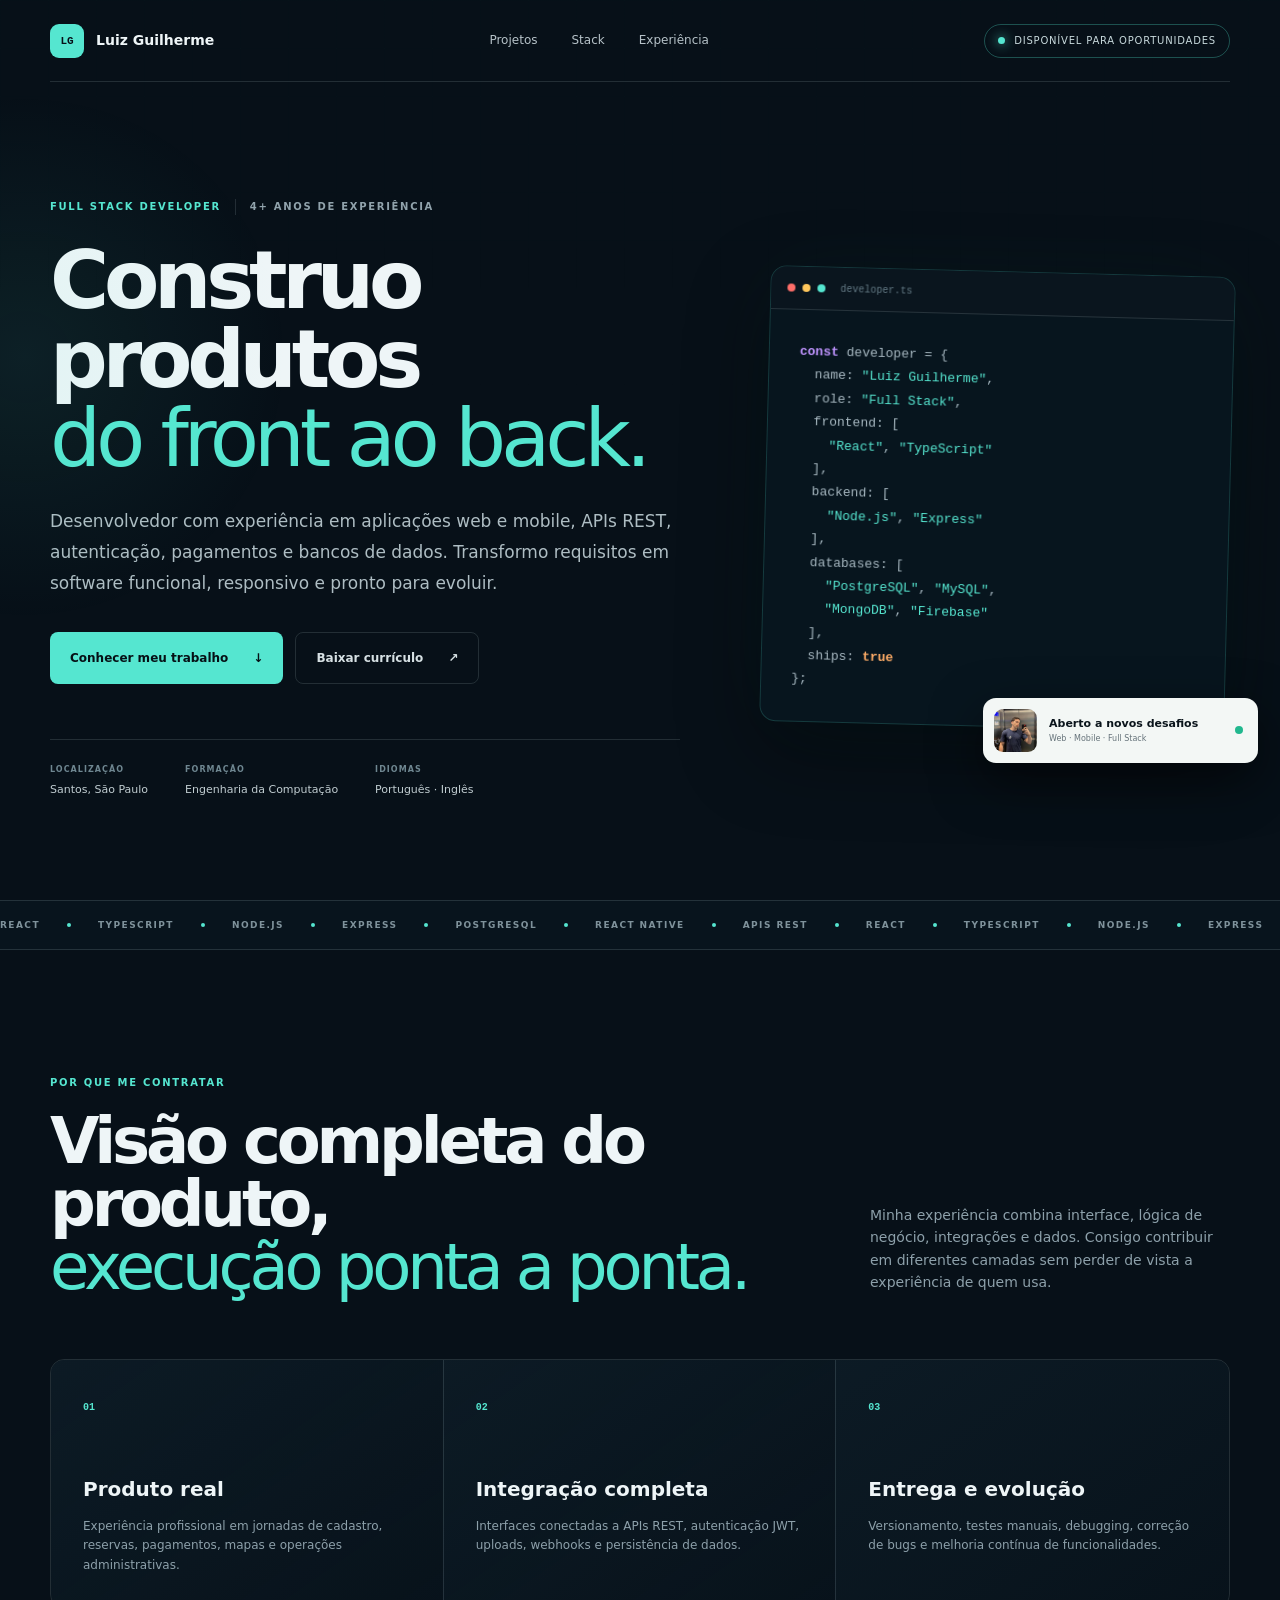
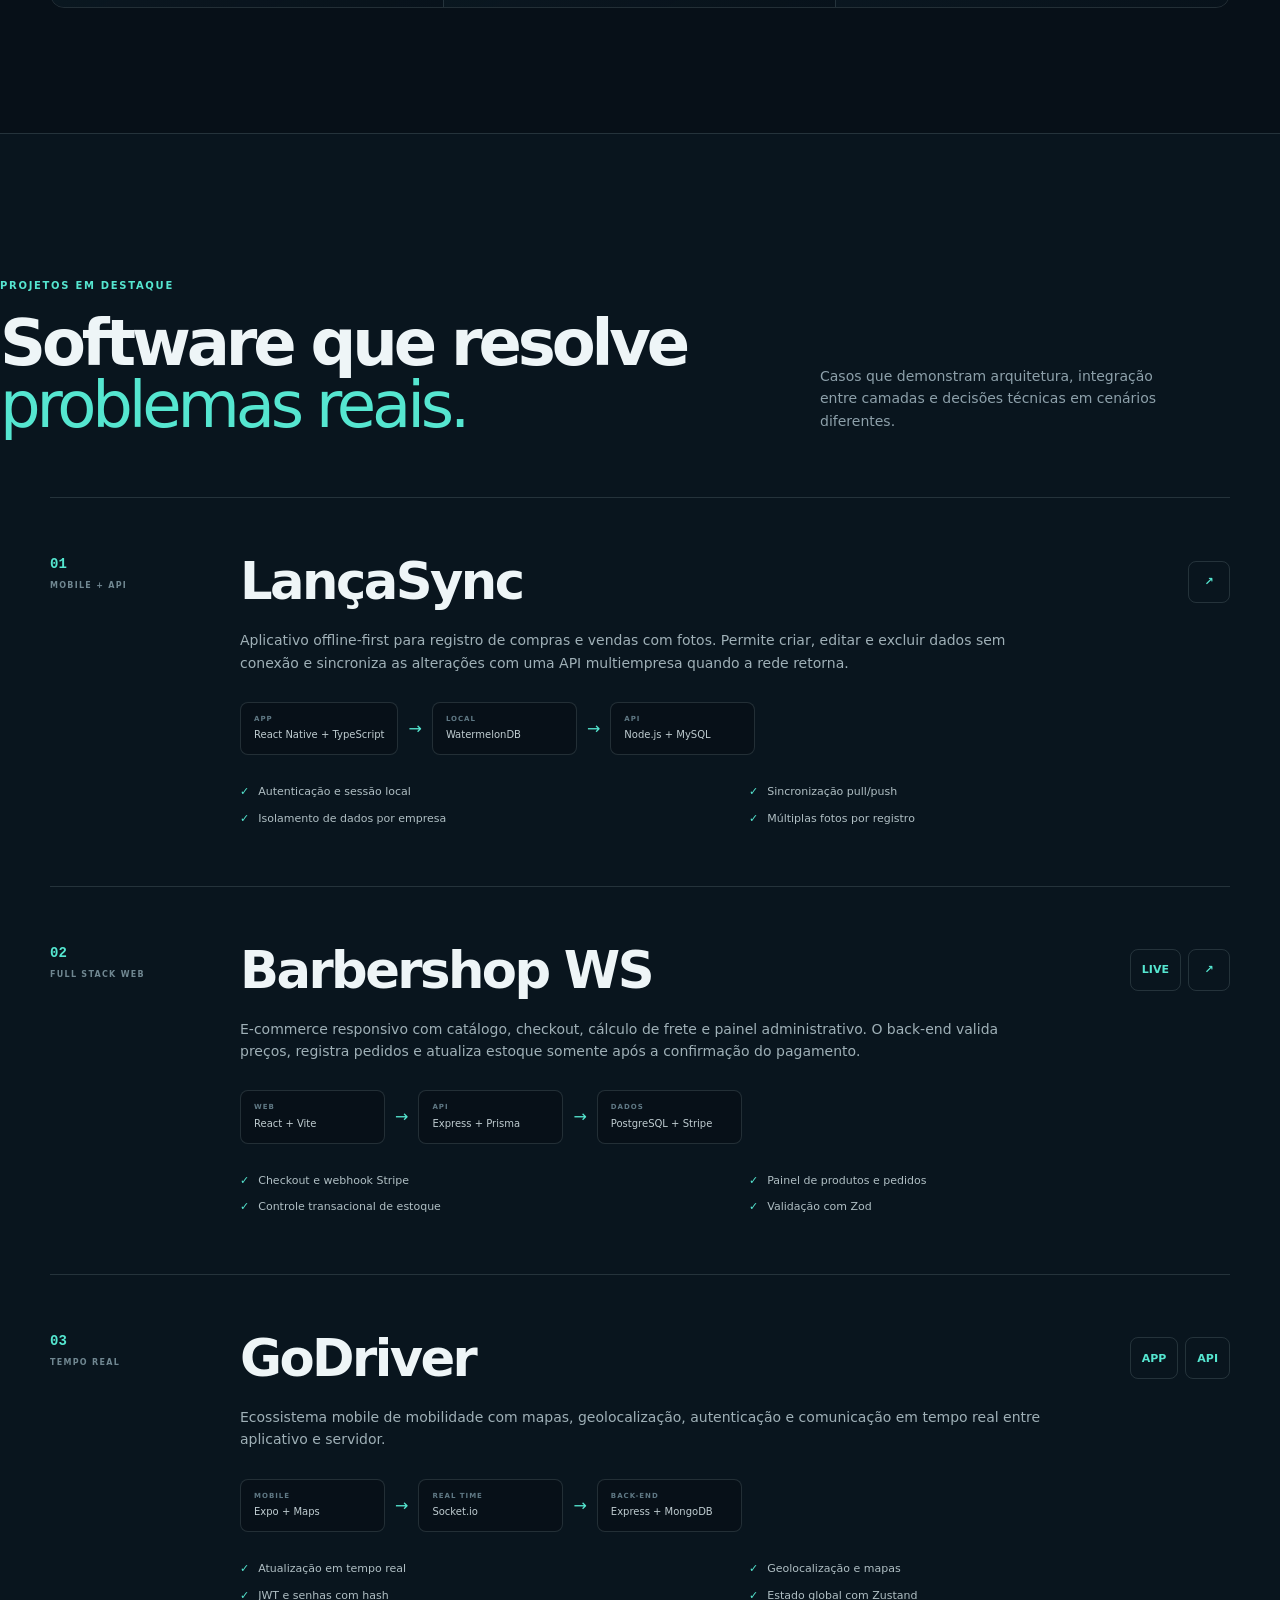
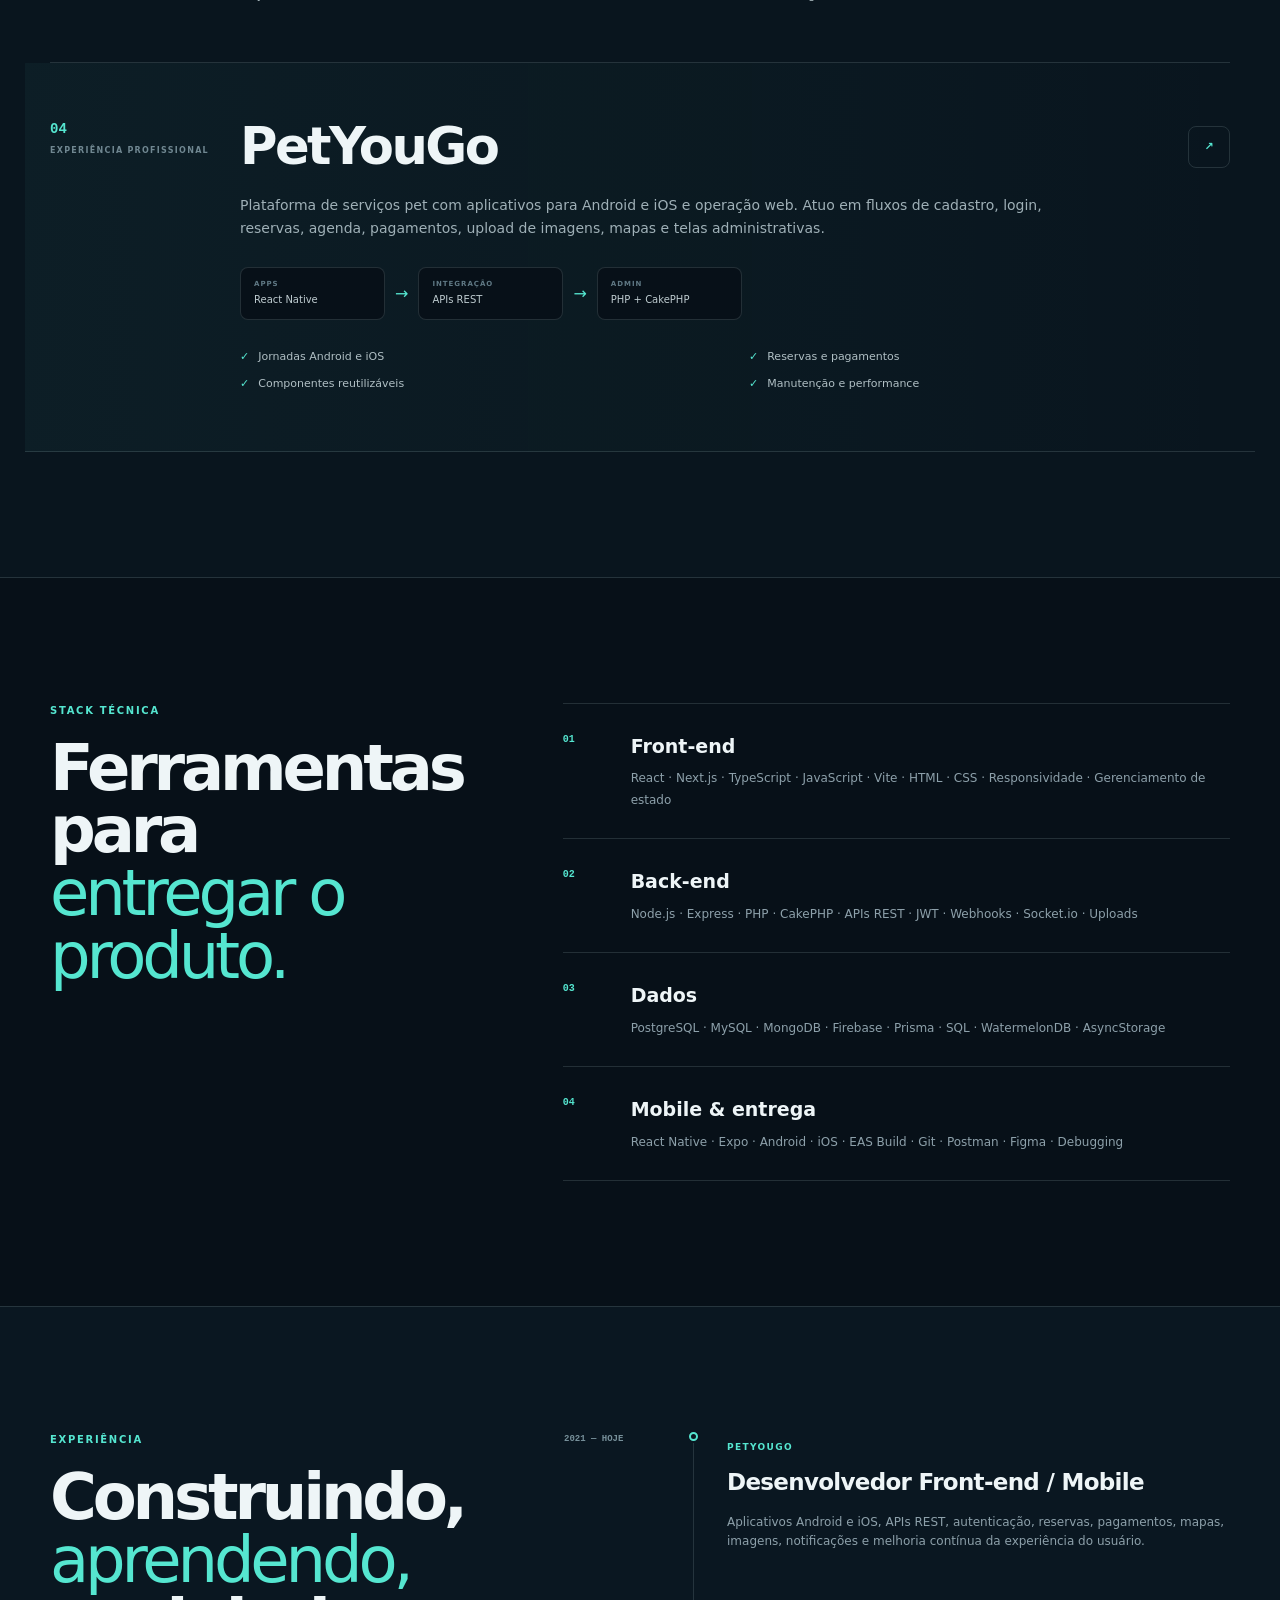
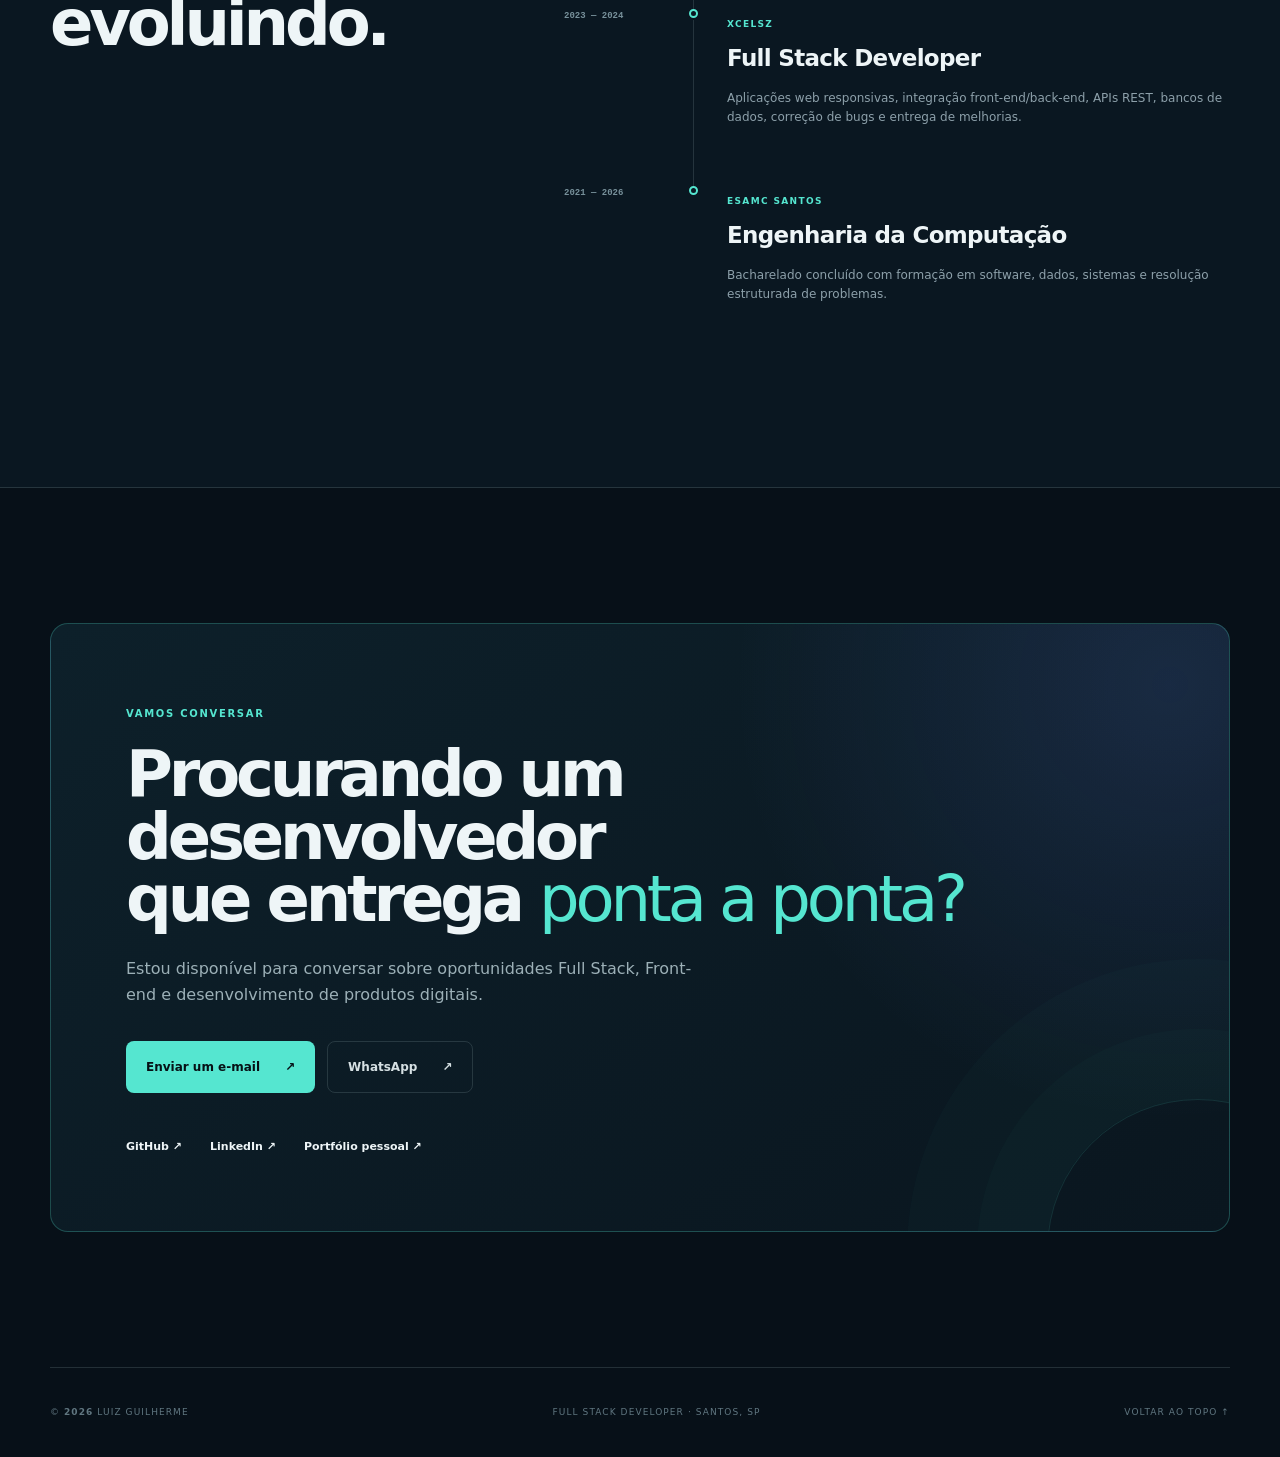
==== fullstack/index.html @ 422ff153 "Adiciona portfolio focado em vagas Full Stack" ====
<!doctype html>
<html lang="pt-BR">
  <head>
    <meta charset="UTF-8" />
    <meta name="viewport" content="width=device-width, initial-scale=1.0" />
    <meta name="description" content="Portfólio Full Stack de Luiz Guilherme Monteiro Arlindo. React, React Native, Node.js, APIs REST e bancos de dados." />
    <meta name="theme-color" content="#071018" />
    <meta property="og:title" content="Luiz Guilherme | Full Stack Developer" />
    <meta property="og:description" content="Desenvolvedor Full Stack com experiência em produtos web e mobile, APIs e bancos de dados." />
    <meta property="og:type" content="website" />
    <title>Luiz Guilherme | Full Stack Developer</title>
    <link rel="icon" href="../assets/luiz-guilherme.jpg" />
    <link rel="stylesheet" href="styles.css" />
    <script src="script.js" defer></script>
  </head>
  <body>
    <a class="skip-link" href="#main">Ir para o conteúdo</a>
    <div class="grid-bg" aria-hidden="true"></div>

    <header class="header wrap">
      <a class="logo" href="#inicio" aria-label="Página inicial">
        <span>LG</span>
        <strong>Luiz Guilherme</strong>
      </a>
      <nav aria-label="Navegação principal">
        <a href="#projetos">Projetos</a>
        <a href="#stack">Stack</a>
        <a href="#experiencia">Experiência</a>
      </nav>
      <a class="availability" href="mailto:lgma86932@gmail.com"><i></i> Disponível para oportunidades</a>
      <button class="menu" type="button" aria-label="Abrir menu" aria-expanded="false"><span></span><span></span></button>
    </header>

    <div class="mobile-menu">
      <a href="#projetos">Projetos</a><a href="#stack">Stack</a><a href="#experiencia">Experiência</a><a href="#contato">Contato</a>
    </div>

    <main id="main">
      <section class="hero wrap" id="inicio">
        <div class="hero-copy">
          <div class="role"><span>FULL STACK DEVELOPER</span><b>4+ ANOS DE EXPERIÊNCIA</b></div>
          <h1>Construo<br />produtos<br /><em>do front ao back.</em></h1>
          <p class="hero-text">Desenvolvedor com experiência em aplicações web e mobile, APIs REST, autenticação, pagamentos e bancos de dados. Transformo requisitos em software funcional, responsivo e pronto para evoluir.</p>
          <div class="hero-actions">
            <a class="btn primary" href="#projetos">Conhecer meu trabalho <span>↓</span></a>
            <a class="btn secondary" href="../assets/Luiz-Guilherme-Monteiro-Arlindo-CV.pdf" download>Baixar currículo <span>↗</span></a>
          </div>
          <div class="quick-info">
            <span><small>LOCALIZAÇÃO</small>Santos, São Paulo</span>
            <span><small>FORMAÇÃO</small>Engenharia da Computação</span>
            <span><small>IDIOMAS</small>Português · Inglês</span>
          </div>
        </div>

        <aside class="hero-panel" aria-label="Resumo técnico">
          <div class="code-window">
            <div class="window-bar"><i></i><i></i><i></i><span>developer.ts</span></div>
            <pre><code><b>const</b> developer = {
  name: <em>"Luiz Guilherme"</em>,
  role: <em>"Full Stack"</em>,
  frontend: [
    <em>"React"</em>, <em>"TypeScript"</em>
  ],
  backend: [
    <em>"Node.js"</em>, <em>"Express"</em>
  ],
  databases: [
    <em>"PostgreSQL"</em>, <em>"MySQL"</em>,
    <em>"MongoDB"</em>, <em>"Firebase"</em>
  ],
  ships: <strong>true</strong>
};</code></pre>
          </div>
          <div class="profile-chip">
            <img src="../assets/luiz-guilherme.jpg" alt="Luiz Guilherme Monteiro Arlindo" />
            <span><b>Aberto a novos desafios</b><small>Web · Mobile · Full Stack</small></span>
            <i></i>
          </div>
        </aside>
      </section>

      <div class="tech-strip" aria-label="Principais tecnologias">
        <div><span>React</span><i></i><span>TypeScript</span><i></i><span>Node.js</span><i></i><span>Express</span><i></i><span>PostgreSQL</span><i></i><span>React Native</span><i></i><span>APIs REST</span><i></i><span>React</span><i></i><span>TypeScript</span><i></i><span>Node.js</span><i></i><span>Express</span><i></i><span>PostgreSQL</span></div>
      </div>

      <section class="proof wrap section" aria-labelledby="proof-title">
        <div class="section-label">POR QUE ME CONTRATAR</div>
        <div class="proof-heading">
          <h2 id="proof-title">Visão completa do produto,<br /><em>execução ponta a ponta.</em></h2>
          <p>Minha experiência combina interface, lógica de negócio, integrações e dados. Consigo contribuir em diferentes camadas sem perder de vista a experiência de quem usa.</p>
        </div>
        <div class="proof-grid">
          <article><span>01</span><h3>Produto real</h3><p>Experiência profissional em jornadas de cadastro, reservas, pagamentos, mapas e operações administrativas.</p></article>
          <article><span>02</span><h3>Integração completa</h3><p>Interfaces conectadas a APIs REST, autenticação JWT, uploads, webhooks e persistência de dados.</p></article>
          <article><span>03</span><h3>Entrega e evolução</h3><p>Versionamento, testes manuais, debugging, correção de bugs e melhoria contínua de funcionalidades.</p></article>
        </div>
      </section>

      <section class="projects section" id="projetos" aria-labelledby="projects-title">
        <div class="wrap section-top">
          <div><span class="section-label">PROJETOS EM DESTAQUE</span><h2 id="projects-title">Software que resolve<br /><em>problemas reais.</em></h2></div>
          <p>Casos que demonstram arquitetura, integração entre camadas e decisões técnicas em cenários diferentes.</p>
        </div>

        <div class="wrap project-list">
          <article class="case">
            <div class="case-index"><span>01</span><small>MOBILE + API</small></div>
            <div class="case-copy">
              <div class="case-title"><h3>LançaSync</h3><a href="https://github.com/lgma1302sfcpo/Lan-aSync" target="_blank" rel="noreferrer" aria-label="Abrir LançaSync no GitHub">↗</a></div>
              <p>Aplicativo offline-first para registro de compras e vendas com fotos. Permite criar, editar e excluir dados sem conexão e sincroniza as alterações com uma API multiempresa quando a rede retorna.</p>
              <div class="architecture"><span><b>APP</b>React Native + TypeScript</span><i>→</i><span><b>LOCAL</b>WatermelonDB</span><i>→</i><span><b>API</b>Node.js + MySQL</span></div>
              <ul><li>Autenticação e sessão local</li><li>Sincronização pull/push</li><li>Isolamento de dados por empresa</li><li>Múltiplas fotos por registro</li></ul>
            </div>
          </article>

          <article class="case">
            <div class="case-index"><span>02</span><small>FULL STACK WEB</small></div>
            <div class="case-copy">
              <div class="case-title"><h3>Barbershop WS</h3><div><a href="https://barbeariaws.vercel.app" target="_blank" rel="noreferrer" aria-label="Abrir site Barbershop WS">LIVE</a><a href="https://github.com/lgma1302sfcpo/barbeariaws" target="_blank" rel="noreferrer" aria-label="Abrir código Barbershop WS">↗</a></div></div>
              <p>E-commerce responsivo com catálogo, checkout, cálculo de frete e painel administrativo. O back-end valida preços, registra pedidos e atualiza estoque somente após a confirmação do pagamento.</p>
              <div class="architecture"><span><b>WEB</b>React + Vite</span><i>→</i><span><b>API</b>Express + Prisma</span><i>→</i><span><b>DADOS</b>PostgreSQL + Stripe</span></div>
              <ul><li>Checkout e webhook Stripe</li><li>Painel de produtos e pedidos</li><li>Controle transacional de estoque</li><li>Validação com Zod</li></ul>
            </div>
          </article>

          <article class="case">
            <div class="case-index"><span>03</span><small>TEMPO REAL</small></div>
            <div class="case-copy">
              <div class="case-title"><h3>GoDriver</h3><div><a href="https://github.com/lgma1302sfcpo/godriver-app" target="_blank" rel="noreferrer">APP</a><a href="https://github.com/lgma1302sfcpo/godriver-server" target="_blank" rel="noreferrer">API</a></div></div>
              <p>Ecossistema mobile de mobilidade com mapas, geolocalização, autenticação e comunicação em tempo real entre aplicativo e servidor.</p>
              <div class="architecture"><span><b>MOBILE</b>Expo + Maps</span><i>→</i><span><b>REAL TIME</b>Socket.io</span><i>→</i><span><b>BACK-END</b>Express + MongoDB</span></div>
              <ul><li>Atualização em tempo real</li><li>Geolocalização e mapas</li><li>JWT e senhas com hash</li><li>Estado global com Zustand</li></ul>
            </div>
          </article>

          <article class="case professional">
            <div class="case-index"><span>04</span><small>EXPERIÊNCIA PROFISSIONAL</small></div>
            <div class="case-copy">
              <div class="case-title"><h3>PetYouGo</h3><a href="https://www.linkedin.com/in/luiz-guilherme-monteiro-arlindo-b0824b215/" target="_blank" rel="noreferrer">↗</a></div>
              <p>Plataforma de serviços pet com aplicativos para Android e iOS e operação web. Atuo em fluxos de cadastro, login, reservas, agenda, pagamentos, upload de imagens, mapas e telas administrativas.</p>
              <div class="architecture"><span><b>APPS</b>React Native</span><i>→</i><span><b>INTEGRAÇÃO</b>APIs REST</span><i>→</i><span><b>ADMIN</b>PHP + CakePHP</span></div>
              <ul><li>Jornadas Android e iOS</li><li>Reservas e pagamentos</li><li>Componentes reutilizáveis</li><li>Manutenção e performance</li></ul>
            </div>
          </article>
        </div>
      </section>

      <section class="stack wrap section" id="stack" aria-labelledby="stack-title">
        <div class="stack-heading"><span class="section-label">STACK TÉCNICA</span><h2 id="stack-title">Ferramentas para<br /><em>entregar o produto.</em></h2></div>
        <div class="stack-groups">
          <article><div class="stack-number">01</div><div><h3>Front-end</h3><p>React · Next.js · TypeScript · JavaScript · Vite · HTML · CSS · Responsividade · Gerenciamento de estado</p></div></article>
          <article><div class="stack-number">02</div><div><h3>Back-end</h3><p>Node.js · Express · PHP · CakePHP · APIs REST · JWT · Webhooks · Socket.io · Uploads</p></div></article>
          <article><div class="stack-number">03</div><div><h3>Dados</h3><p>PostgreSQL · MySQL · MongoDB · Firebase · Prisma · SQL · WatermelonDB · AsyncStorage</p></div></article>
          <article><div class="stack-number">04</div><div><h3>Mobile & entrega</h3><p>React Native · Expo · Android · iOS · EAS Build · Git · Postman · Figma · Debugging</p></div></article>
        </div>
      </section>

      <section class="experience section" id="experiencia" aria-labelledby="experience-title">
        <div class="wrap experience-layout">
          <div class="experience-title"><span class="section-label">EXPERIÊNCIA</span><h2 id="experience-title">Construindo,<br /><em>aprendendo,</em><br />evoluindo.</h2></div>
          <div class="timeline">
            <article><div class="year">2021 — HOJE</div><div class="line"><i></i></div><div><span>PETYOUGO</span><h3>Desenvolvedor Front-end / Mobile</h3><p>Aplicativos Android e iOS, APIs REST, autenticação, reservas, pagamentos, mapas, imagens, notificações e melhoria contínua da experiência do usuário.</p></div></article>
            <article><div class="year">2023 — 2024</div><div class="line"><i></i></div><div><span>XCELSZ</span><h3>Full Stack Developer</h3><p>Aplicações web responsivas, integração front-end/back-end, APIs REST, bancos de dados, correção de bugs e entrega de melhorias.</p></div></article>
            <article><div class="year">2021 — 2026</div><div class="line"><i></i></div><div><span>ESAMC SANTOS</span><h3>Engenharia da Computação</h3><p>Bacharelado concluído com formação em software, dados, sistemas e resolução estruturada de problemas.</p></div></article>
          </div>
        </div>
      </section>

      <section class="contact wrap section" id="contato" aria-labelledby="contact-title">
        <div class="contact-inner">
          <span class="section-label">VAMOS CONVERSAR</span>
          <h2 id="contact-title">Procurando um desenvolvedor<br />que entrega <em>ponta a ponta?</em></h2>
          <p>Estou disponível para conversar sobre oportunidades Full Stack, Front-end e desenvolvimento de produtos digitais.</p>
          <div class="contact-actions">
            <a class="btn primary" href="mailto:lgma86932@gmail.com">Enviar um e-mail <span>↗</span></a>
            <a class="btn secondary" href="https://wa.me/5513997688584" target="_blank" rel="noreferrer">WhatsApp <span>↗</span></a>
          </div>
          <div class="socials"><a href="https://github.com/lgma1302sfcpo" target="_blank" rel="noreferrer">GitHub ↗</a><a href="https://www.linkedin.com/in/luiz-guilherme-monteiro-arlindo-b0824b215/" target="_blank" rel="noreferrer">LinkedIn ↗</a><a href="../">Portfólio pessoal ↗</a></div>
        </div>
      </section>
    </main>

    <footer class="footer wrap"><span>© <b id="year"></b> Luiz Guilherme</span><span>Full Stack Developer · Santos, SP</span><a href="#inicio">Voltar ao topo ↑</a></footer>
  </body>
</html>
---- fullstack/styles.css ----
:root{--bg:#071018;--bg2:#0a1620;--card:#0d1c27;--text:#eef5f7;--muted:#8da0aa;--line:rgba(205,229,235,.14);--cyan:#55e6d0;--blue:#6b8cff;--orange:#ffac66;--max:1180px}*{box-sizing:border-box}html{scroll-behavior:smooth}body{margin:0;background:var(--bg);color:var(--text);font-family:Inter,ui-sans-serif,system-ui,-apple-system,BlinkMacSystemFont,"Segoe UI",sans-serif;line-height:1.6;overflow-x:hidden}a{color:inherit;text-decoration:none}button{font:inherit}img{display:block;max-width:100%}::selection{background:var(--cyan);color:var(--bg)}.skip-link{position:fixed;left:16px;top:-60px;z-index:100;background:var(--cyan);color:var(--bg);padding:10px 15px;border-radius:8px}.skip-link:focus{top:16px}.grid-bg{position:fixed;inset:0;pointer-events:none;opacity:.35;background-image:linear-gradient(rgba(85,230,208,.025) 1px,transparent 1px),linear-gradient(90deg,rgba(85,230,208,.025) 1px,transparent 1px);background-size:48px 48px;mask-image:linear-gradient(to bottom,#000,transparent 55%)}.wrap{width:min(calc(100% - 48px),var(--max));margin-inline:auto}.header{height:82px;display:flex;align-items:center;justify-content:space-between;border-bottom:1px solid var(--line);position:relative;z-index:20}.logo{display:flex;align-items:center;gap:12px}.logo>span{display:grid;place-items:center;width:34px;height:34px;border-radius:9px;background:var(--cyan);color:var(--bg);font:800 11px ui-monospace,monospace}.logo strong{font-size:14px}.header nav{display:flex;gap:34px;color:#b6c2c8;font-size:12px}.header nav a:hover,.socials a:hover,.footer a:hover{color:var(--cyan)}.availability{display:flex;align-items:center;gap:9px;border:1px solid rgba(85,230,208,.3);border-radius:100px;padding:8px 13px;color:#c8d9dc;font-size:10px;text-transform:uppercase;letter-spacing:.08em}.availability i{width:7px;height:7px;background:var(--cyan);border-radius:50%;box-shadow:0 0 12px var(--cyan)}.menu,.mobile-menu{display:none}.hero{min-height:calc(100vh - 82px);display:grid;grid-template-columns:1.15fr .85fr;gap:85px;align-items:center;padding-block:72px 56px;position:relative}.hero::before{content:"";position:absolute;width:550px;height:550px;border-radius:50%;background:radial-gradient(circle,rgba(85,230,208,.08),transparent 68%);left:-300px;top:0}.role{display:flex;align-items:center;gap:14px;margin-bottom:26px}.role span,.role b,.section-label{font-size:10px;letter-spacing:.17em;font-weight:800}.role span{color:var(--cyan)}.role b{color:#91a3ac;border-left:1px solid var(--line);padding-left:14px}.hero h1,h2{margin:0;font-size:clamp(56px,6.3vw,88px);line-height:.98;letter-spacing:-.065em}.hero h1 em,h2 em{font-style:normal;color:var(--cyan);font-weight:350}.hero-text{max-width:690px;color:#aebdc3;font-size:17px;line-height:1.8;margin:28px 0 0}.hero-actions,.contact-actions{display:flex;gap:12px;margin-top:34px}.btn{min-height:52px;display:inline-flex;align-items:center;justify-content:center;gap:25px;border-radius:8px;padding:0 20px;font-size:12px;font-weight:800;transition:transform .2s,border-color .2s}.btn:hover{transform:translateY(-3px)}.btn.primary{background:var(--cyan);color:#061015}.btn.secondary{border:1px solid var(--line);color:#d6e0e3}.btn.secondary:hover{border-color:var(--cyan)}.quick-info{display:flex;gap:37px;margin-top:55px;padding-top:24px;border-top:1px solid var(--line)}.quick-info span{font-size:11px;color:#c1cdd1}.quick-info small{display:block;color:#6f8791;font-size:8px;letter-spacing:.13em;font-weight:800;margin-bottom:4px}.hero-panel{position:relative}.code-window{border:1px solid rgba(85,230,208,.18);background:rgba(9,22,31,.87);box-shadow:0 30px 80px rgba(0,0,0,.4),0 0 90px rgba(85,230,208,.04);border-radius:16px;overflow:hidden;transform:rotate(1.5deg)}.window-bar{height:43px;display:flex;align-items:center;gap:7px;padding:0 16px;border-bottom:1px solid var(--line);background:#0a151e}.window-bar i{width:8px;height:8px;border-radius:50%;background:#ff6e69}.window-bar i:nth-child(2){background:#ffc75c}.window-bar i:nth-child(3){background:var(--cyan)}.window-bar span{margin-left:8px;color:#637984;font:10px ui-monospace,monospace}.code-window pre{margin:0;padding:30px;overflow:auto;color:#a6b7c0;font:13px/1.8 ui-monospace,SFMono-Regular,Consolas,monospace}.code-window b{color:#bf93ff}.code-window em{color:var(--cyan);font-style:normal}.code-window strong{color:var(--orange)}.profile-chip{position:absolute;right:-28px;bottom:-36px;width:275px;display:flex;align-items:center;gap:12px;padding:11px;background:#f3f7f5;color:#0a141b;border-radius:13px;box-shadow:0 18px 50px #0008}.profile-chip img{width:43px;height:43px;border-radius:9px;object-fit:cover}.profile-chip b,.profile-chip small{display:block}.profile-chip b{font-size:11px}.profile-chip small{font-size:8px;color:#66737a}.profile-chip>i{width:8px;height:8px;background:#21b88e;border-radius:50%;margin-left:auto;margin-right:4px}.tech-strip{overflow:hidden;border-block:1px solid var(--line);background:#08141d;padding:17px 0}.tech-strip>div{width:max-content;display:flex;align-items:center;gap:27px;animation:marquee 28s linear infinite;color:#7f929b;text-transform:uppercase;font-size:9px;font-weight:800;letter-spacing:.16em}.tech-strip i{width:4px;height:4px;background:var(--cyan);border-radius:50%}@keyframes marquee{to{transform:translateX(-50%)}}.section{padding-block:125px}.section-label{color:var(--cyan)}.proof-heading,.section-top{display:grid;grid-template-columns:1fr 360px;gap:80px;align-items:end;margin:19px 0 60px}.proof-heading h2,.section-top h2,.stack h2,.experience h2,.contact h2{font-size:clamp(42px,5vw,68px)}.proof-heading>p,.section-top>p{color:var(--muted);font-size:14px;margin:0 0 5px}.proof-grid{display:grid;grid-template-columns:repeat(3,1fr);border:1px solid var(--line);border-radius:14px;overflow:hidden}.proof-grid article{padding:32px;min-height:245px;border-right:1px solid var(--line);background:linear-gradient(145deg,rgba(14,30,41,.75),rgba(8,20,29,.55))}.proof-grid article:last-child{border:0}.proof-grid span{color:var(--cyan);font:800 10px ui-monospace,monospace}.proof-grid h3{font-size:20px;margin:56px 0 12px}.proof-grid p{font-size:12px;color:var(--muted);margin:0}.projects{background:#09151e;border-block:1px solid var(--line)}.section-top .section-label{display:block;margin-bottom:18px}.project-list{border-top:1px solid var(--line)}.case{display:grid;grid-template-columns:190px 1fr;padding:58px 0;border-bottom:1px solid var(--line)}.case-index span{display:block;color:var(--cyan);font:700 14px ui-monospace,monospace}.case-index small{display:block;color:#708791;font-size:8px;letter-spacing:.16em;font-weight:800;margin-top:8px}.case-title{display:flex;justify-content:space-between;align-items:center}.case-title h3{font-size:clamp(36px,4vw,54px);line-height:1;letter-spacing:-.05em;margin:0}.case-title a{display:grid;place-items:center;min-width:42px;height:42px;padding-inline:11px;border:1px solid var(--line);border-radius:8px;color:var(--cyan);font-size:11px;font-weight:800;margin-left:7px}.case-title>div{display:flex}.case-copy>p{max-width:810px;color:#9fb0b7;font-size:14px;margin:22px 0 28px}.architecture{display:flex;align-items:stretch;gap:10px;margin:28px 0}.architecture span{min-width:145px;border:1px solid var(--line);background:var(--bg);border-radius:8px;padding:11px 13px;color:#bfccd0;font-size:10px}.architecture b{display:block;color:#607985;font-size:7px;letter-spacing:.14em;margin-bottom:2px}.architecture i{align-self:center;color:var(--cyan);font-style:normal}.case ul{list-style:none;padding:0;margin:25px 0 0;display:grid;grid-template-columns:1fr 1fr;gap:9px 28px}.case li{color:#b0bfc4;font-size:11px}.case li::before{content:"✓";color:var(--cyan);margin-right:9px}.professional{background:linear-gradient(90deg,rgba(85,230,208,.045),transparent);padding-inline:25px;margin-inline:-25px}.stack{display:grid;grid-template-columns:.7fr 1.3fr;gap:100px}.stack-heading{position:sticky;top:50px;align-self:start}.stack-heading .section-label,.experience-title .section-label{display:block;margin-bottom:18px}.stack-groups{border-top:1px solid var(--line)}.stack-groups article{display:grid;grid-template-columns:48px 1fr;gap:20px;padding:27px 0;border-bottom:1px solid var(--line)}.stack-number{color:var(--cyan);font:700 10px/1.8 ui-monospace,monospace}.stack-groups h3{font-size:19px;margin:0 0 7px}.stack-groups p{font-size:12px;color:var(--muted);margin:0;line-height:1.8}.experience{background:#0a1721;border-block:1px solid var(--line)}.experience-layout{display:grid;grid-template-columns:.7fr 1.3fr;gap:100px}.experience-title{position:sticky;top:50px;align-self:start}.timeline article{display:grid;grid-template-columns:105px 18px 1fr;gap:20px;padding-bottom:58px}.year{font:700 9px/1.7 ui-monospace,monospace;color:#77909a}.line{position:relative}.line::before{content:"";position:absolute;width:1px;background:var(--line);top:11px;bottom:-58px;left:4px}.timeline article:last-child .line::before{display:none}.line i{display:block;width:9px;height:9px;border:2px solid var(--cyan);border-radius:50%;background:#0a1721;position:relative;z-index:1}.timeline article>div:last-child>span{color:var(--cyan);font-size:9px;letter-spacing:.15em;font-weight:800}.timeline h3{font-size:23px;letter-spacing:-.03em;margin:6px 0 12px}.timeline p{color:var(--muted);font-size:12px;margin:0}.contact{padding-block:135px}.contact-inner{position:relative;padding:75px;border:1px solid rgba(85,230,208,.25);border-radius:18px;background:radial-gradient(circle at 95% 10%,rgba(107,140,255,.14),transparent 35%),linear-gradient(145deg,#0d202a,#0a161f);overflow:hidden}.contact-inner::after{content:"";position:absolute;width:300px;height:300px;border:1px solid rgba(85,230,208,.13);border-radius:50%;right:-120px;bottom:-170px;box-shadow:0 0 0 70px rgba(85,230,208,.02),0 0 0 140px rgba(85,230,208,.015)}.contact h2{margin-top:18px;max-width:930px}.contact>p{color:var(--muted)}.contact-inner>p{color:#9cb0b7;max-width:590px;margin:25px 0 0}.socials{display:flex;gap:28px;margin-top:45px;font-size:11px;font-weight:750;position:relative;z-index:1}.footer{height:90px;border-top:1px solid var(--line);display:flex;align-items:center;justify-content:space-between;color:#607680;font-size:9px;text-transform:uppercase;letter-spacing:.12em}
@media(prefers-reduced-motion:reduce){html{scroll-behavior:auto}.tech-strip>div{animation:none}}
@media(max-width:900px){.header nav,.availability{display:none}.menu{display:grid;place-content:center;gap:6px;width:38px;height:38px;background:none;border:0}.menu span{width:22px;height:1px;background:#fff;transition:.2s}.menu[aria-expanded="true"] span:first-child{transform:translateY(3.5px) rotate(45deg)}.menu[aria-expanded="true"] span:last-child{transform:translateY(-3.5px) rotate(-45deg)}.mobile-menu{display:flex;position:fixed;z-index:15;inset:0;background:#071018;padding:115px 24px 40px;flex-direction:column;gap:18px;transform:translateY(-110%);transition:.3s}.mobile-menu.open{transform:none}.mobile-menu a{font-size:32px;font-weight:700;border-bottom:1px solid var(--line);padding-bottom:14px}.hero{grid-template-columns:1fr;padding-top:70px}.hero-panel{max-width:620px;width:100%;margin:30px auto 0}.proof-heading,.section-top{grid-template-columns:1fr;gap:25px}.case{grid-template-columns:110px 1fr}.stack,.experience-layout{grid-template-columns:1fr;gap:65px}.stack-heading,.experience-title{position:static}.contact-inner{padding:55px 40px}}
@media(max-width:600px){.wrap{width:min(calc(100% - 30px),var(--max))}.header{height:72px}.hero{min-height:auto;padding-block:58px}.role{align-items:flex-start;flex-direction:column;gap:5px}.role b{border:0;padding:0}.hero h1{font-size:52px}.hero-text{font-size:15px}.hero-actions,.contact-actions{flex-direction:column}.quick-info{display:grid;grid-template-columns:1fr 1fr;gap:20px}.quick-info span:last-child{grid-column:1/-1}.code-window pre{font-size:11px;padding:23px 18px}.profile-chip{right:0;bottom:-42px}.section{padding-block:90px}.proof-grid{grid-template-columns:1fr}.proof-grid article{border-right:0;border-bottom:1px solid var(--line);min-height:210px}.proof-grid h3{margin-top:38px}.case{grid-template-columns:1fr;padding:45px 0}.case-index{display:flex;gap:12px;align-items:center;margin-bottom:20px}.case-index small{margin:0}.case-title{align-items:flex-start}.case-title h3{font-size:38px}.architecture{display:grid;grid-template-columns:1fr}.architecture span{width:100%}.architecture i{transform:rotate(90deg);justify-self:center}.case ul{grid-template-columns:1fr}.professional{padding-inline:15px;margin-inline:-15px}.stack-groups article{grid-template-columns:35px 1fr}.timeline article{grid-template-columns:18px 1fr;gap:14px}.year{grid-column:2;margin-bottom:-9px}.line{grid-column:1;grid-row:1/3}.timeline article>div:last-child{grid-column:2}.contact-inner{padding:42px 22px}.contact h2{font-size:42px}.socials{flex-wrap:wrap}.footer{height:auto;padding-block:25px;align-items:flex-start;flex-direction:column;gap:12px}.footer span:nth-child(2){display:none}}

/* Proteção contra estouro horizontal em telas estreitas. */
.hero>*{min-width:0}.quick-info span{min-width:0}
@media(max-width:600px){.hero h1{font-size:clamp(43px,13vw,50px)}.hero-text,.quick-info span{overflow-wrap:anywhere}.quick-info{grid-template-columns:minmax(0,1fr) minmax(0,1fr)}}

@media(max-width:600px){html,body{width:100%;max-width:100%;overflow-x:hidden}.header{width:calc(100% - 30px)}.hero{display:block;width:calc(100% - 30px);max-width:calc(100% - 30px)}.hero-copy,.hero-panel,.hero-text,.quick-info,.code-window{width:100%;max-width:100%;min-width:0}.hero-panel{margin-top:75px}.hero h1{max-width:100%;overflow-wrap:break-word}.hero-text{white-space:normal}.quick-info{display:grid}.mobile-menu{width:100vw;max-width:100vw}}
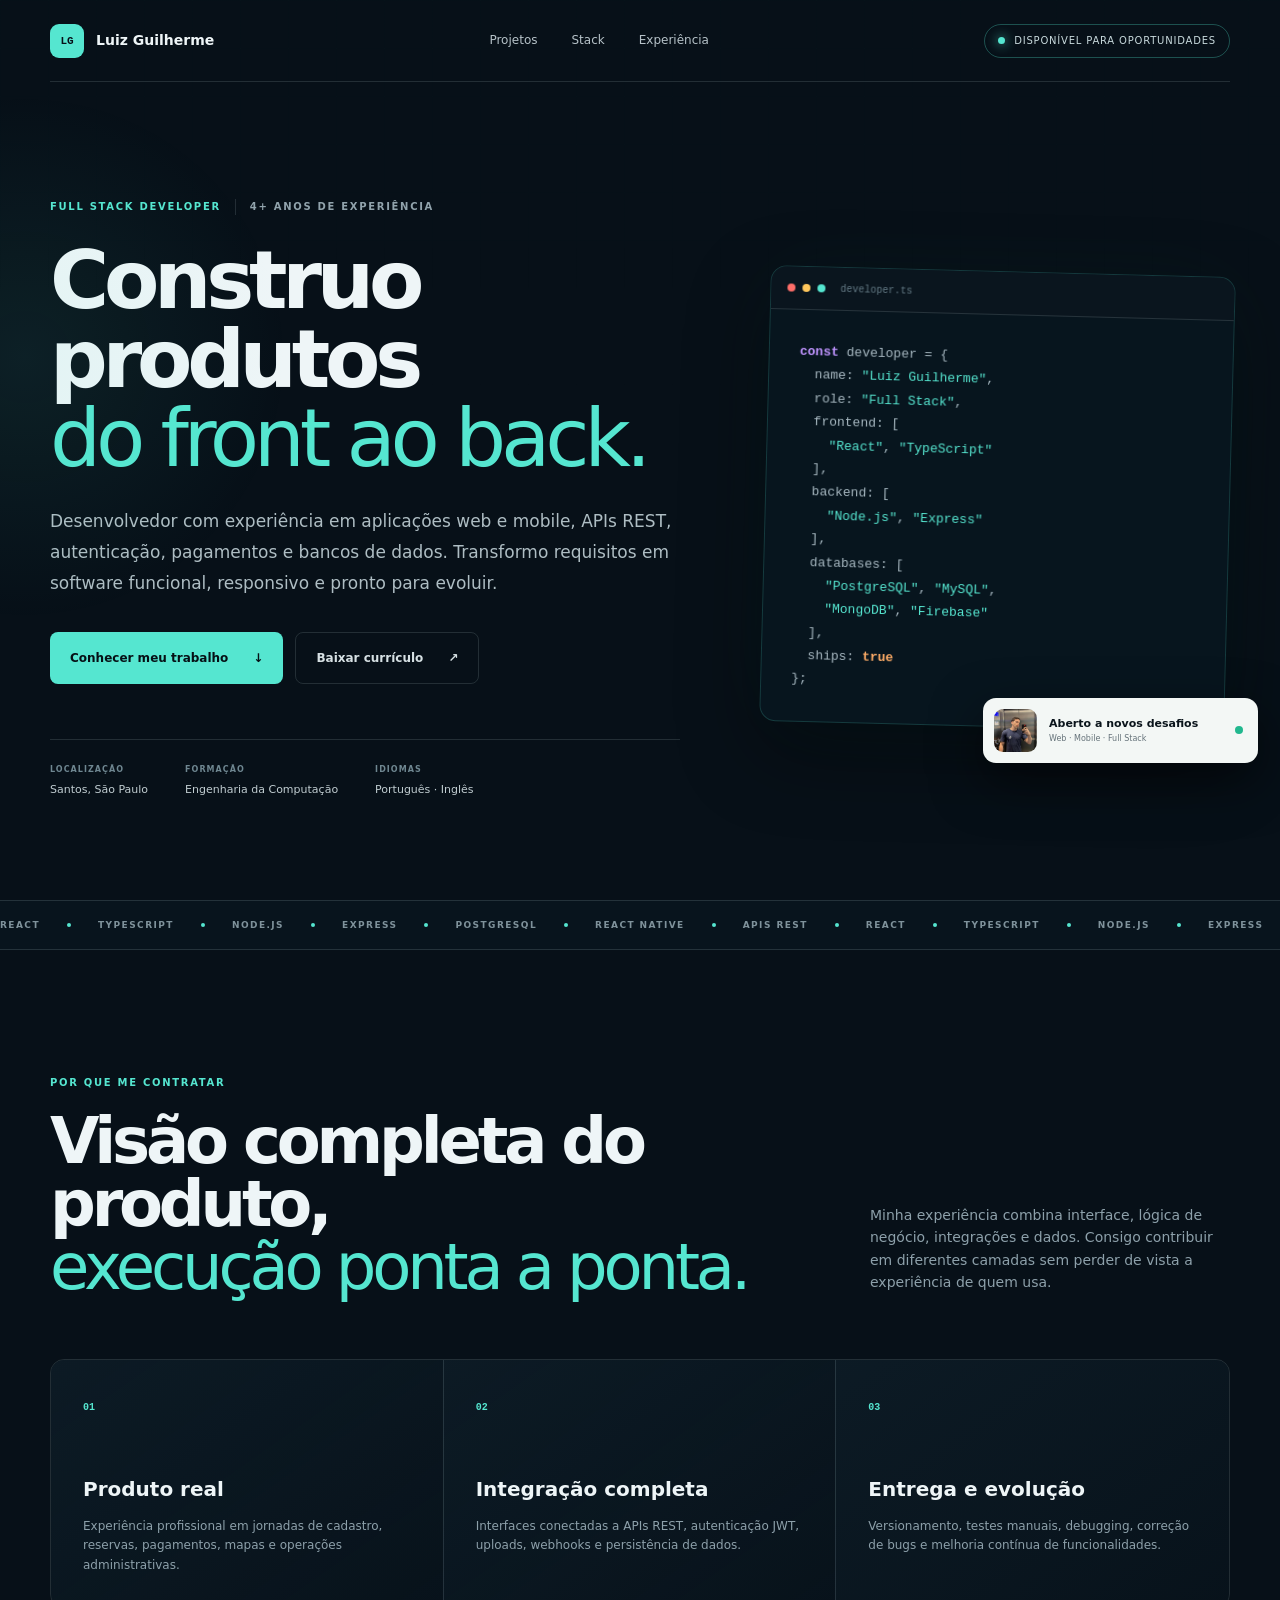
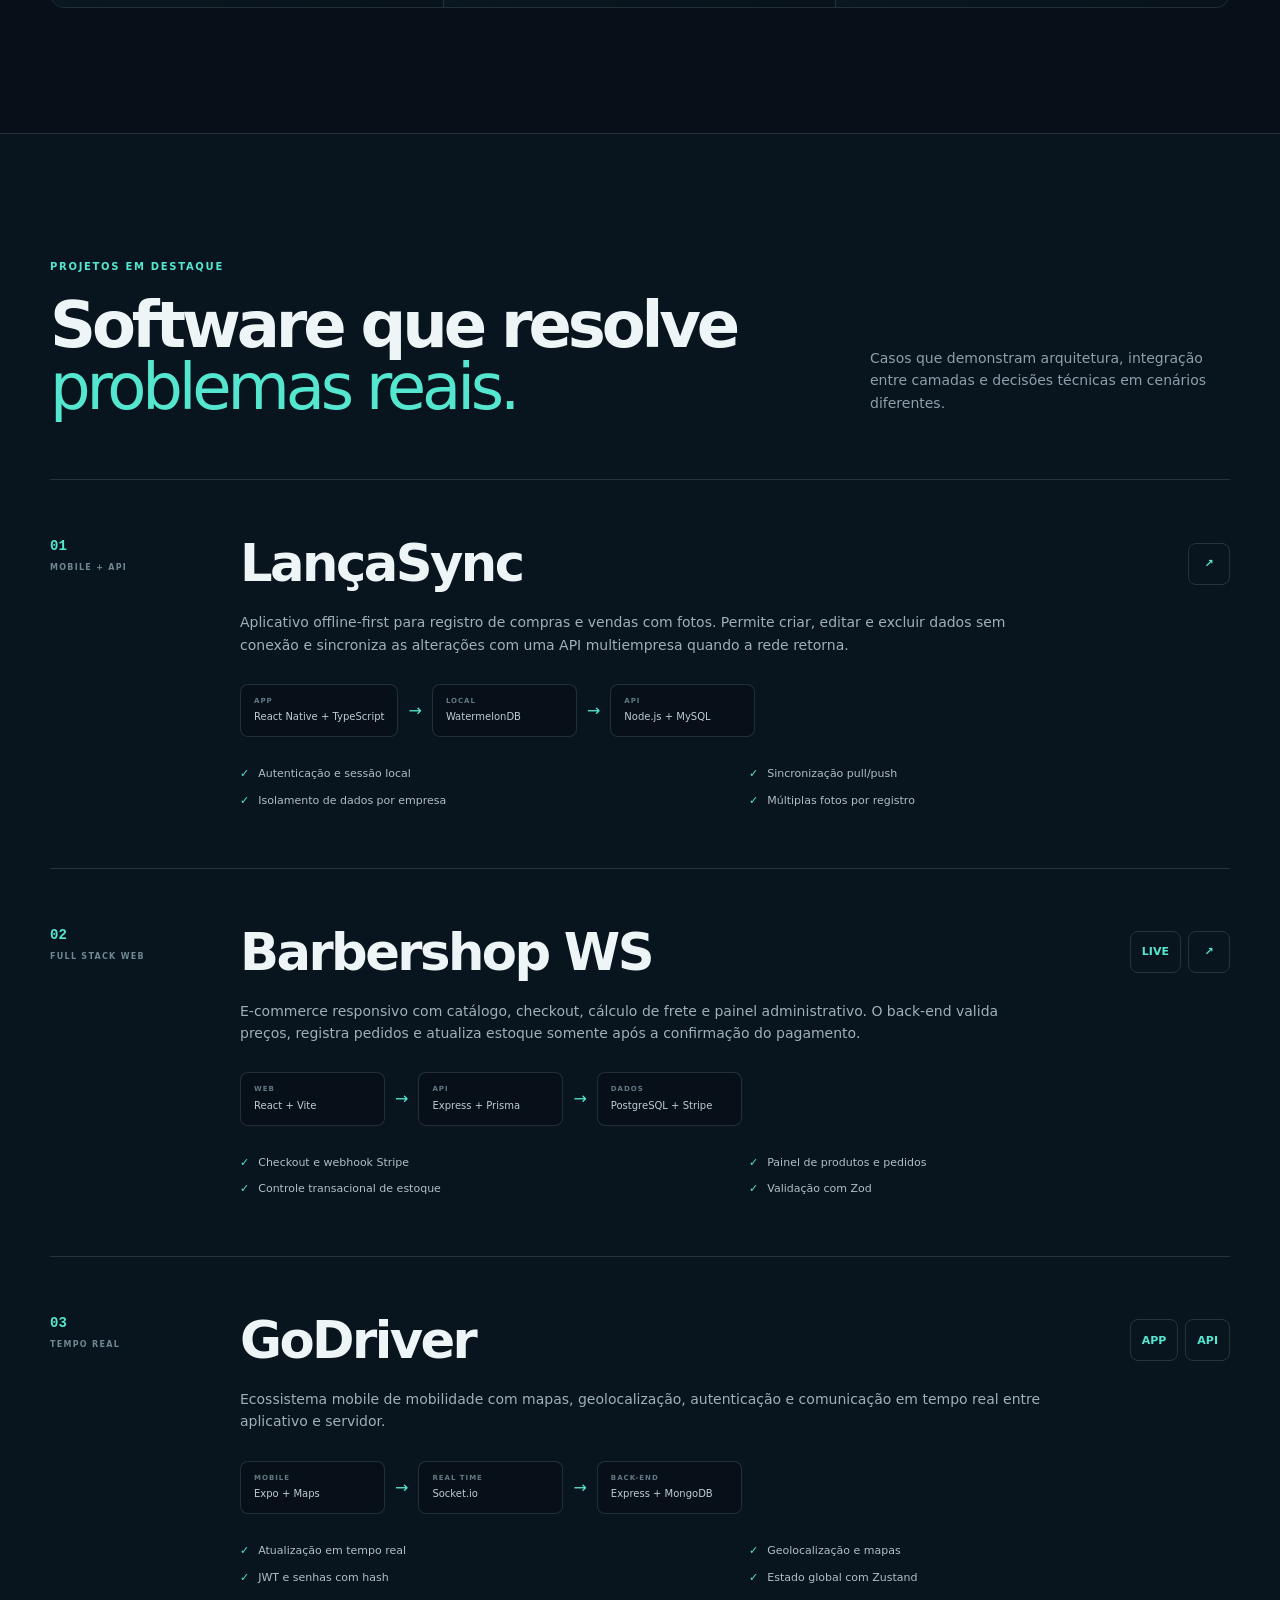
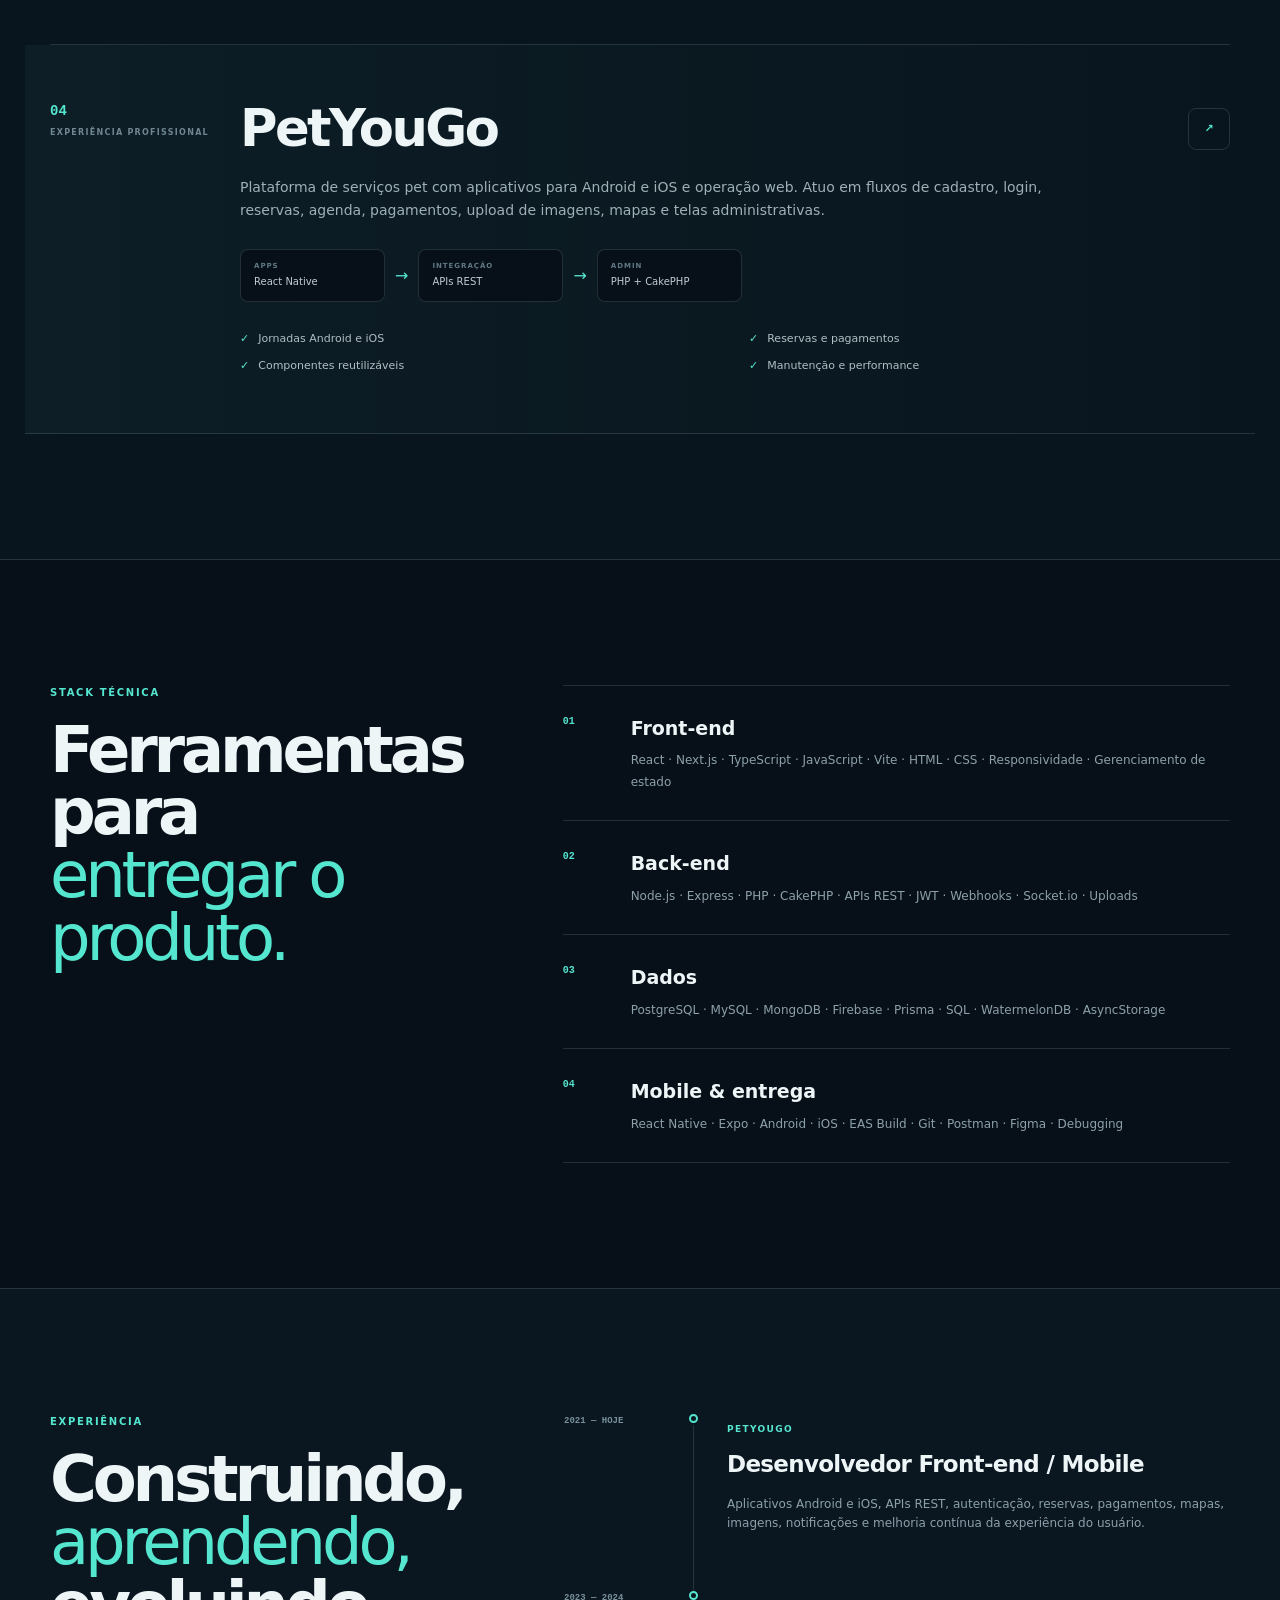
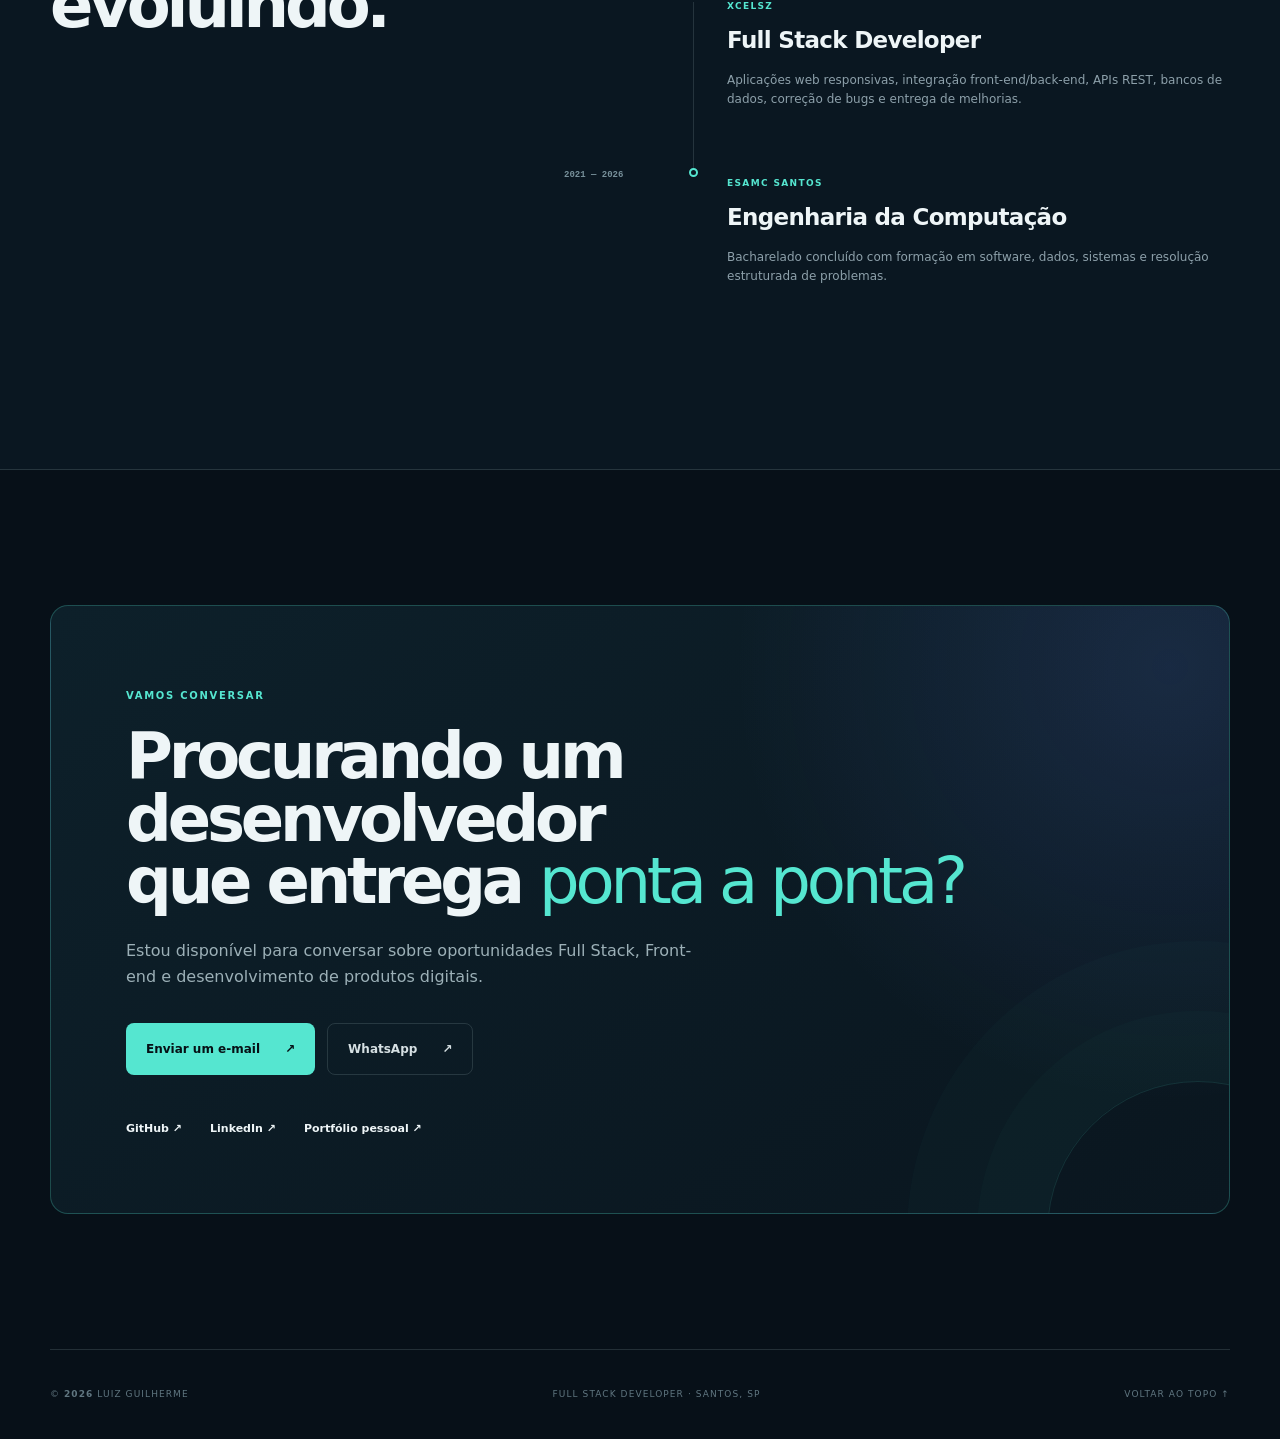
==== commit cd9fda31: "Alinha cabecalho de projetos ao restante do portfolio" ====
--- a/fullstack/index.html
+++ b/fullstack/index.html
@@ -97,9 +97,12 @@
       </section>
 
       <section class="projects section" id="projetos" aria-labelledby="projects-title">
-        <div class="wrap section-top">
-          <div><span class="section-label">PROJETOS EM DESTAQUE</span><h2 id="projects-title">Software que resolve<br /><em>problemas reais.</em></h2></div>
-          <p>Casos que demonstram arquitetura, integração entre camadas e decisões técnicas em cenários diferentes.</p>
+        <div class="wrap projects-intro">
+          <span class="section-label">PROJETOS EM DESTAQUE</span>
+          <div class="proof-heading">
+            <h2 id="projects-title">Software que resolve<br /><em>problemas reais.</em></h2>
+            <p>Casos que demonstram arquitetura, integração entre camadas e decisões técnicas em cenários diferentes.</p>
+          </div>
         </div>
 
         <div class="wrap project-list">
--- a/fullstack/styles.css
+++ b/fullstack/styles.css
@@ -8,3 +8,6 @@
 @media(max-width:600px){.hero h1{font-size:clamp(43px,13vw,50px)}.hero-text,.quick-info span{overflow-wrap:anywhere}.quick-info{grid-template-columns:minmax(0,1fr) minmax(0,1fr)}}
 
 @media(max-width:600px){html,body{width:100%;max-width:100%;overflow-x:hidden}.header{width:calc(100% - 30px)}.hero{display:block;width:calc(100% - 30px);max-width:calc(100% - 30px)}.hero-copy,.hero-panel,.hero-text,.quick-info,.code-window{width:100%;max-width:100%;min-width:0}.hero-panel{margin-top:75px}.hero h1{max-width:100%;overflow-wrap:break-word}.hero-text{white-space:normal}.quick-info{display:grid}.mobile-menu{width:100vw;max-width:100vw}}
+
+/* O cabeçalho de projetos usa o mesmo ritmo do bloco "Por que me contratar". */
+.projects-intro>.section-label{display:block}.projects-intro .proof-heading{margin-bottom:60px}
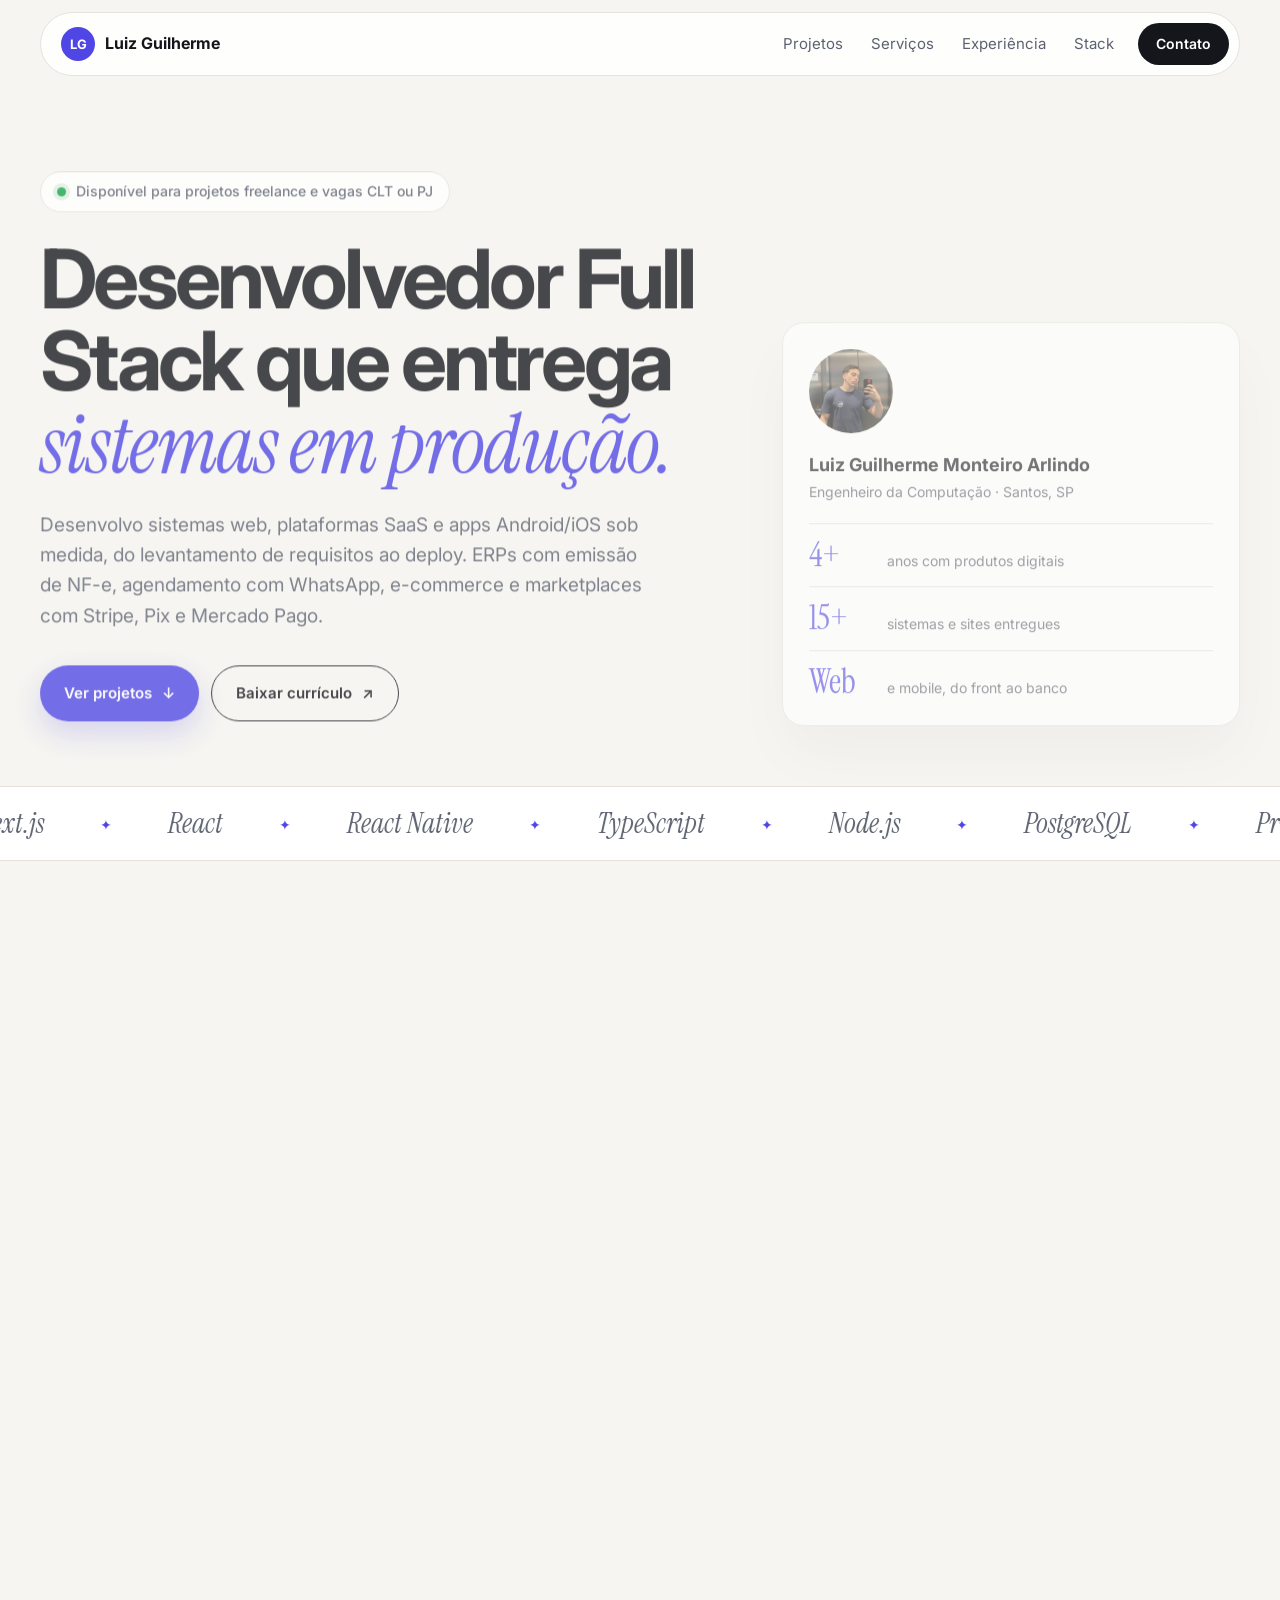
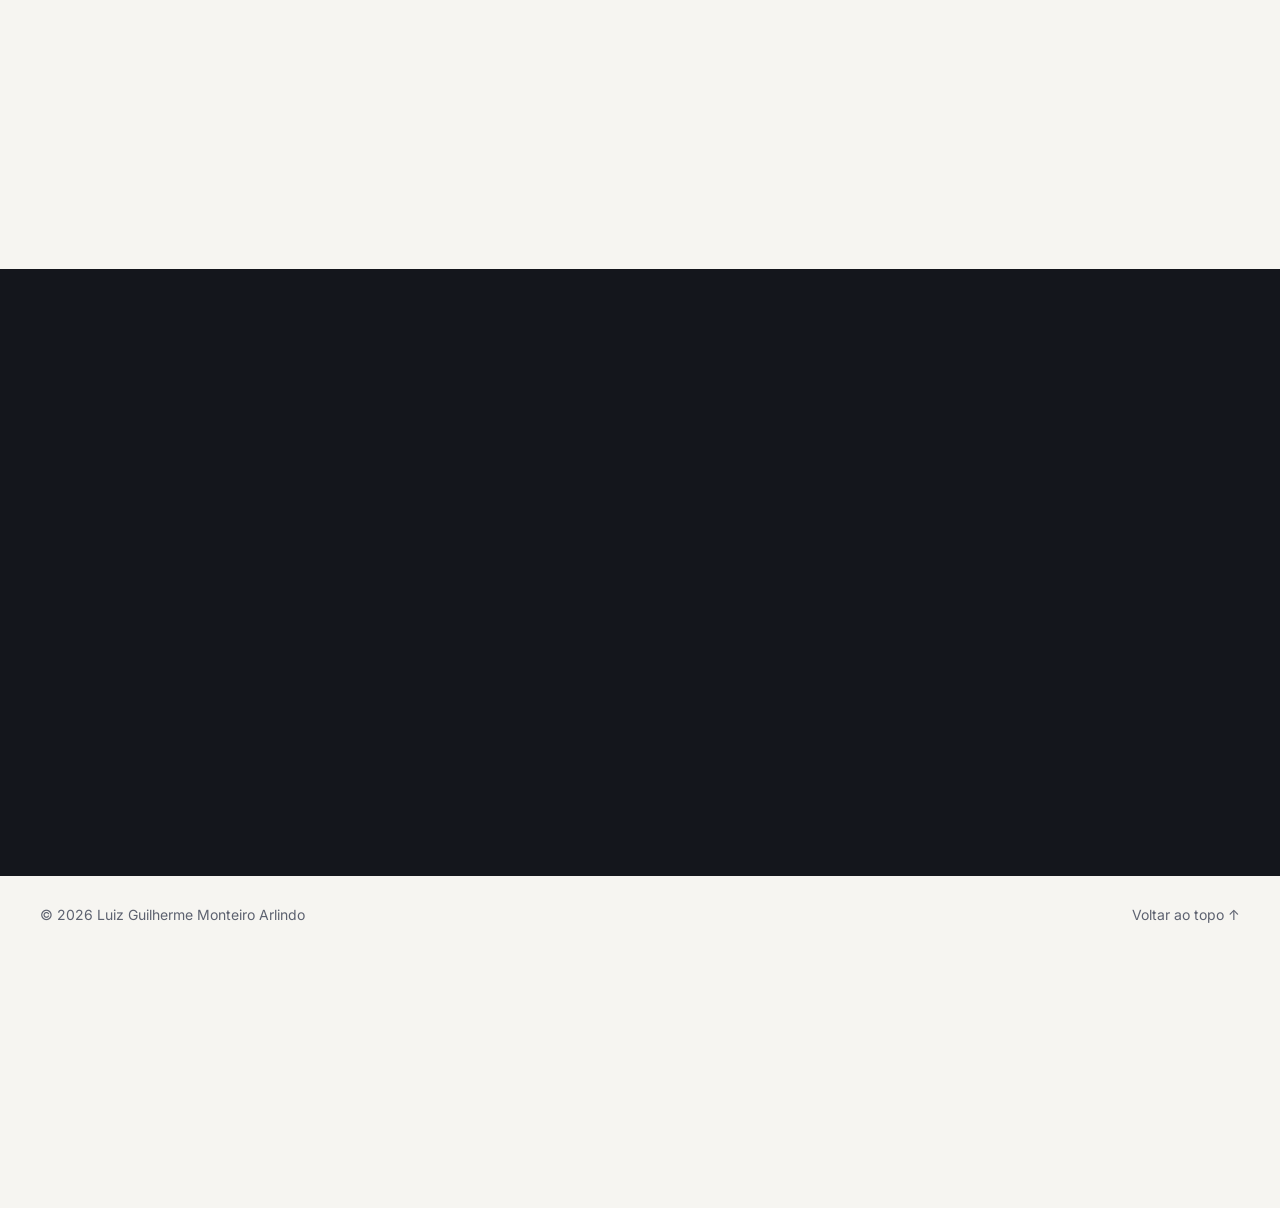
==== commit 174e5485: "Redesenha o portfólio e adiciona todos os projetos Novo visual claro, cards com prints reais e filtr" ====
--- a/fullstack/index.html
+++ b/fullstack/index.html
@@ -2,187 +2,11 @@
 <html lang="pt-BR">
   <head>
     <meta charset="UTF-8" />
-    <meta name="viewport" content="width=device-width, initial-scale=1.0" />
-    <meta name="description" content="Portfólio Full Stack de Luiz Guilherme Monteiro Arlindo. React, React Native, Node.js, APIs REST e bancos de dados." />
-    <meta name="theme-color" content="#071018" />
-    <meta property="og:title" content="Luiz Guilherme | Full Stack Developer" />
-    <meta property="og:description" content="Desenvolvedor Full Stack com experiência em produtos web e mobile, APIs e bancos de dados." />
-    <meta property="og:type" content="website" />
-    <title>Luiz Guilherme | Full Stack Developer</title>
-    <link rel="icon" href="../assets/luiz-guilherme.jpg" />
-    <link rel="stylesheet" href="styles.css" />
-    <script src="script.js" defer></script>
+    <meta http-equiv="refresh" content="0; url=../" />
+    <link rel="canonical" href="../" />
+    <title>Luiz Guilherme | Desenvolvedor Full Stack</title>
   </head>
   <body>
-    <a class="skip-link" href="#main">Ir para o conteúdo</a>
-    <div class="grid-bg" aria-hidden="true"></div>
-
-    <header class="header wrap">
-      <a class="logo" href="#inicio" aria-label="Página inicial">
-        <span>LG</span>
-        <strong>Luiz Guilherme</strong>
-      </a>
-      <nav aria-label="Navegação principal">
-        <a href="#projetos">Projetos</a>
-        <a href="#stack">Stack</a>
-        <a href="#experiencia">Experiência</a>
-      </nav>
-      <a class="availability" href="mailto:lgma86932@gmail.com"><i></i> Disponível para oportunidades</a>
-      <button class="menu" type="button" aria-label="Abrir menu" aria-expanded="false"><span></span><span></span></button>
-    </header>
-
-    <div class="mobile-menu">
-      <a href="#projetos">Projetos</a><a href="#stack">Stack</a><a href="#experiencia">Experiência</a><a href="#contato">Contato</a>
-    </div>
-
-    <main id="main">
-      <section class="hero wrap" id="inicio">
-        <div class="hero-copy">
-          <div class="role"><span>FULL STACK DEVELOPER</span><b>4+ ANOS DE EXPERIÊNCIA</b></div>
-          <h1>Construo<br />produtos<br /><em>do front ao back.</em></h1>
-          <p class="hero-text">Desenvolvedor com experiência em aplicações web e mobile, APIs REST, autenticação, pagamentos e bancos de dados. Transformo requisitos em software funcional, responsivo e pronto para evoluir.</p>
-          <div class="hero-actions">
-            <a class="btn primary" href="#projetos">Conhecer meu trabalho <span>↓</span></a>
-            <a class="btn secondary" href="../assets/Luiz-Guilherme-Monteiro-Arlindo-CV.pdf" download>Baixar currículo <span>↗</span></a>
-          </div>
-          <div class="quick-info">
-            <span><small>LOCALIZAÇÃO</small>Santos, São Paulo</span>
-            <span><small>FORMAÇÃO</small>Engenharia da Computação</span>
-            <span><small>IDIOMAS</small>Português · Inglês</span>
-          </div>
-        </div>
-
-        <aside class="hero-panel" aria-label="Resumo técnico">
-          <div class="code-window">
-            <div class="window-bar"><i></i><i></i><i></i><span>developer.ts</span></div>
-            <pre><code><b>const</b> developer = {
-  name: <em>"Luiz Guilherme"</em>,
-  role: <em>"Full Stack"</em>,
-  frontend: [
-    <em>"React"</em>, <em>"TypeScript"</em>
-  ],
-  backend: [
-    <em>"Node.js"</em>, <em>"Express"</em>
-  ],
-  databases: [
-    <em>"PostgreSQL"</em>, <em>"MySQL"</em>,
-    <em>"MongoDB"</em>, <em>"Firebase"</em>
-  ],
-  ships: <strong>true</strong>
-};</code></pre>
-          </div>
-          <div class="profile-chip">
-            <img src="../assets/luiz-guilherme.jpg" alt="Luiz Guilherme Monteiro Arlindo" />
-            <span><b>Aberto a novos desafios</b><small>Web · Mobile · Full Stack</small></span>
-            <i></i>
-          </div>
-        </aside>
-      </section>
-
-      <div class="tech-strip" aria-label="Principais tecnologias">
-        <div><span>React</span><i></i><span>TypeScript</span><i></i><span>Node.js</span><i></i><span>Express</span><i></i><span>PostgreSQL</span><i></i><span>React Native</span><i></i><span>APIs REST</span><i></i><span>React</span><i></i><span>TypeScript</span><i></i><span>Node.js</span><i></i><span>Express</span><i></i><span>PostgreSQL</span></div>
-      </div>
-
-      <section class="proof wrap section" aria-labelledby="proof-title">
-        <div class="section-label">POR QUE ME CONTRATAR</div>
-        <div class="proof-heading">
-          <h2 id="proof-title">Visão completa do produto,<br /><em>execução ponta a ponta.</em></h2>
-          <p>Minha experiência combina interface, lógica de negócio, integrações e dados. Consigo contribuir em diferentes camadas sem perder de vista a experiência de quem usa.</p>
-        </div>
-        <div class="proof-grid">
-          <article><span>01</span><h3>Produto real</h3><p>Experiência profissional em jornadas de cadastro, reservas, pagamentos, mapas e operações administrativas.</p></article>
-          <article><span>02</span><h3>Integração completa</h3><p>Interfaces conectadas a APIs REST, autenticação JWT, uploads, webhooks e persistência de dados.</p></article>
-          <article><span>03</span><h3>Entrega e evolução</h3><p>Versionamento, testes manuais, debugging, correção de bugs e melhoria contínua de funcionalidades.</p></article>
-        </div>
-      </section>
-
-      <section class="projects section" id="projetos" aria-labelledby="projects-title">
-        <div class="wrap projects-intro">
-          <span class="section-label">PROJETOS EM DESTAQUE</span>
-          <div class="proof-heading">
-            <h2 id="projects-title">Software que resolve<br /><em>problemas reais.</em></h2>
-            <p>Casos que demonstram arquitetura, integração entre camadas e decisões técnicas em cenários diferentes.</p>
-          </div>
-        </div>
-
-        <div class="wrap project-list">
-          <article class="case">
-            <div class="case-index"><span>01</span><small>MOBILE + API</small></div>
-            <div class="case-copy">
-              <div class="case-title"><h3>LançaSync</h3><a href="https://github.com/lgma1302sfcpo/Lan-aSync" target="_blank" rel="noreferrer" aria-label="Abrir LançaSync no GitHub">↗</a></div>
-              <p>Aplicativo offline-first para registro de compras e vendas com fotos. Permite criar, editar e excluir dados sem conexão e sincroniza as alterações com uma API multiempresa quando a rede retorna.</p>
-              <div class="architecture"><span><b>APP</b>React Native + TypeScript</span><i>→</i><span><b>LOCAL</b>WatermelonDB</span><i>→</i><span><b>API</b>Node.js + MySQL</span></div>
-              <ul><li>Autenticação e sessão local</li><li>Sincronização pull/push</li><li>Isolamento de dados por empresa</li><li>Múltiplas fotos por registro</li></ul>
-            </div>
-          </article>
-
-          <article class="case">
-            <div class="case-index"><span>02</span><small>FULL STACK WEB</small></div>
-            <div class="case-copy">
-              <div class="case-title"><h3>Barbershop WS</h3><div><a href="https://barbeariaws.vercel.app" target="_blank" rel="noreferrer" aria-label="Abrir site Barbershop WS">LIVE</a><a href="https://github.com/lgma1302sfcpo/barbeariaws" target="_blank" rel="noreferrer" aria-label="Abrir código Barbershop WS">↗</a></div></div>
-              <p>E-commerce responsivo com catálogo, checkout, cálculo de frete e painel administrativo. O back-end valida preços, registra pedidos e atualiza estoque somente após a confirmação do pagamento.</p>
-              <div class="architecture"><span><b>WEB</b>React + Vite</span><i>→</i><span><b>API</b>Express + Prisma</span><i>→</i><span><b>DADOS</b>PostgreSQL + Stripe</span></div>
-              <ul><li>Checkout e webhook Stripe</li><li>Painel de produtos e pedidos</li><li>Controle transacional de estoque</li><li>Validação com Zod</li></ul>
-            </div>
-          </article>
-
-          <article class="case">
-            <div class="case-index"><span>03</span><small>TEMPO REAL</small></div>
-            <div class="case-copy">
-              <div class="case-title"><h3>GoDriver</h3><div><a href="https://github.com/lgma1302sfcpo/godriver-app" target="_blank" rel="noreferrer">APP</a><a href="https://github.com/lgma1302sfcpo/godriver-server" target="_blank" rel="noreferrer">API</a></div></div>
-              <p>Ecossistema mobile de mobilidade com mapas, geolocalização, autenticação e comunicação em tempo real entre aplicativo e servidor.</p>
-              <div class="architecture"><span><b>MOBILE</b>Expo + Maps</span><i>→</i><span><b>REAL TIME</b>Socket.io</span><i>→</i><span><b>BACK-END</b>Express + MongoDB</span></div>
-              <ul><li>Atualização em tempo real</li><li>Geolocalização e mapas</li><li>JWT e senhas com hash</li><li>Estado global com Zustand</li></ul>
-            </div>
-          </article>
-
-          <article class="case professional">
-            <div class="case-index"><span>04</span><small>EXPERIÊNCIA PROFISSIONAL</small></div>
-            <div class="case-copy">
-              <div class="case-title"><h3>PetYouGo</h3><a href="https://www.linkedin.com/in/luiz-guilherme-monteiro-arlindo-b0824b215/" target="_blank" rel="noreferrer">↗</a></div>
-              <p>Plataforma de serviços pet com aplicativos para Android e iOS e operação web. Atuo em fluxos de cadastro, login, reservas, agenda, pagamentos, upload de imagens, mapas e telas administrativas.</p>
-              <div class="architecture"><span><b>APPS</b>React Native</span><i>→</i><span><b>INTEGRAÇÃO</b>APIs REST</span><i>→</i><span><b>ADMIN</b>PHP + CakePHP</span></div>
-              <ul><li>Jornadas Android e iOS</li><li>Reservas e pagamentos</li><li>Componentes reutilizáveis</li><li>Manutenção e performance</li></ul>
-            </div>
-          </article>
-        </div>
-      </section>
-
-      <section class="stack wrap section" id="stack" aria-labelledby="stack-title">
-        <div class="stack-heading"><span class="section-label">STACK TÉCNICA</span><h2 id="stack-title">Ferramentas para<br /><em>entregar o produto.</em></h2></div>
-        <div class="stack-groups">
-          <article><div class="stack-number">01</div><div><h3>Front-end</h3><p>React · Next.js · TypeScript · JavaScript · Vite · HTML · CSS · Responsividade · Gerenciamento de estado</p></div></article>
-          <article><div class="stack-number">02</div><div><h3>Back-end</h3><p>Node.js · Express · PHP · CakePHP · APIs REST · JWT · Webhooks · Socket.io · Uploads</p></div></article>
-          <article><div class="stack-number">03</div><div><h3>Dados</h3><p>PostgreSQL · MySQL · MongoDB · Firebase · Prisma · SQL · WatermelonDB · AsyncStorage</p></div></article>
-          <article><div class="stack-number">04</div><div><h3>Mobile & entrega</h3><p>React Native · Expo · Android · iOS · EAS Build · Git · Postman · Figma · Debugging</p></div></article>
-        </div>
-      </section>
-
-      <section class="experience section" id="experiencia" aria-labelledby="experience-title">
-        <div class="wrap experience-layout">
-          <div class="experience-title"><span class="section-label">EXPERIÊNCIA</span><h2 id="experience-title">Construindo,<br /><em>aprendendo,</em><br />evoluindo.</h2></div>
-          <div class="timeline">
-            <article><div class="year">2021 — HOJE</div><div class="line"><i></i></div><div><span>PETYOUGO</span><h3>Desenvolvedor Front-end / Mobile</h3><p>Aplicativos Android e iOS, APIs REST, autenticação, reservas, pagamentos, mapas, imagens, notificações e melhoria contínua da experiência do usuário.</p></div></article>
-            <article><div class="year">2023 — 2024</div><div class="line"><i></i></div><div><span>XCELSZ</span><h3>Full Stack Developer</h3><p>Aplicações web responsivas, integração front-end/back-end, APIs REST, bancos de dados, correção de bugs e entrega de melhorias.</p></div></article>
-            <article><div class="year">2021 — 2026</div><div class="line"><i></i></div><div><span>ESAMC SANTOS</span><h3>Engenharia da Computação</h3><p>Bacharelado concluído com formação em software, dados, sistemas e resolução estruturada de problemas.</p></div></article>
-          </div>
-        </div>
-      </section>
-
-      <section class="contact wrap section" id="contato" aria-labelledby="contact-title">
-        <div class="contact-inner">
-          <span class="section-label">VAMOS CONVERSAR</span>
-          <h2 id="contact-title">Procurando um desenvolvedor<br />que entrega <em>ponta a ponta?</em></h2>
-          <p>Estou disponível para conversar sobre oportunidades Full Stack, Front-end e desenvolvimento de produtos digitais.</p>
-          <div class="contact-actions">
-            <a class="btn primary" href="mailto:lgma86932@gmail.com">Enviar um e-mail <span>↗</span></a>
-            <a class="btn secondary" href="https://wa.me/5513997688584" target="_blank" rel="noreferrer">WhatsApp <span>↗</span></a>
-          </div>
-          <div class="socials"><a href="https://github.com/lgma1302sfcpo" target="_blank" rel="noreferrer">GitHub ↗</a><a href="https://www.linkedin.com/in/luiz-guilherme-monteiro-arlindo-b0824b215/" target="_blank" rel="noreferrer">LinkedIn ↗</a><a href="../">Portfólio pessoal ↗</a></div>
-        </div>
-      </section>
-    </main>
-
-    <footer class="footer wrap"><span>© <b id="year"></b> Luiz Guilherme</span><span>Full Stack Developer · Santos, SP</span><a href="#inicio">Voltar ao topo ↑</a></footer>
+    <p>O portfólio mudou de endereço. <a href="../">Abrir o portfólio</a>.</p>
   </body>
 </html>
